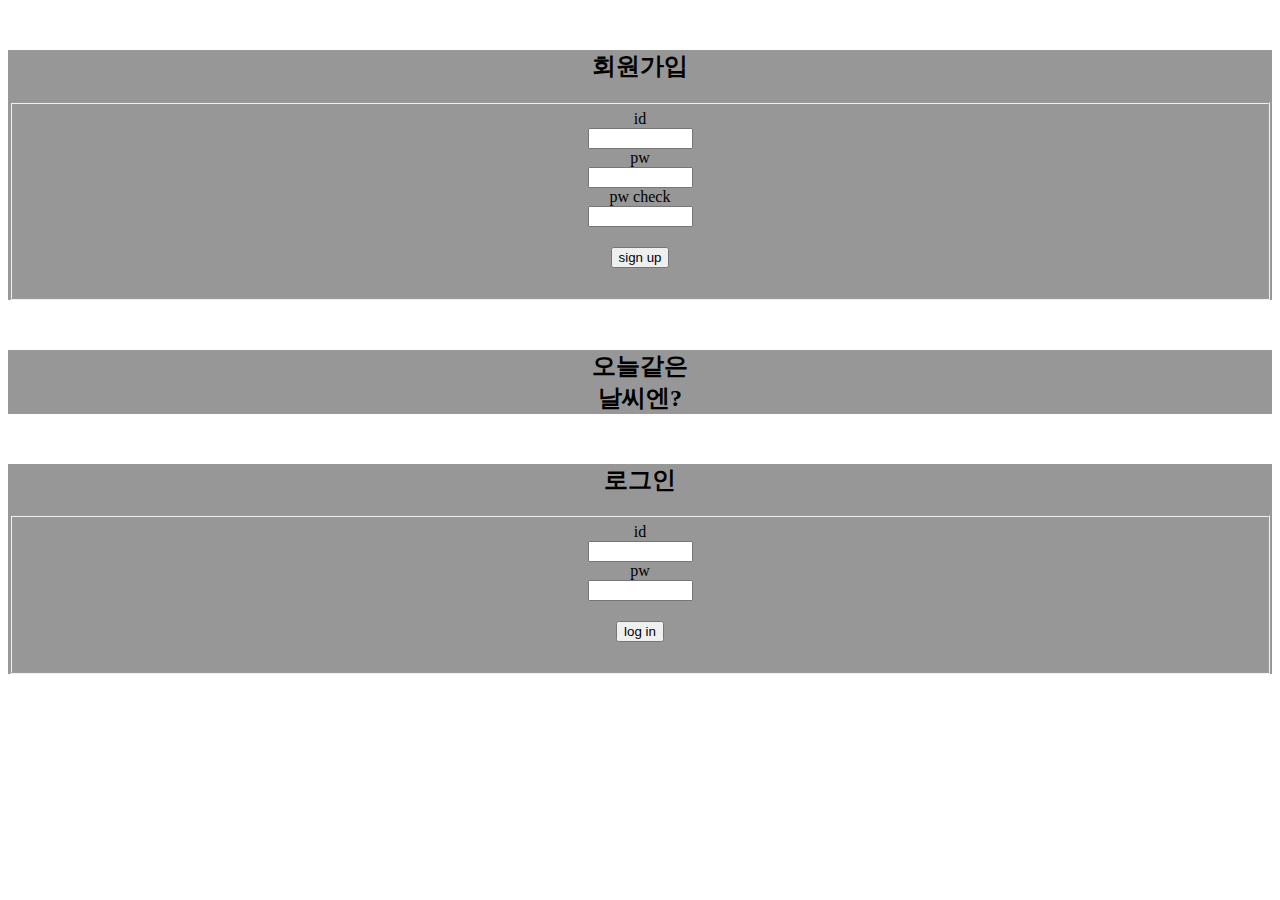
==== templates/login.html @ 286c07d1 "팀원 mini-project 취합 파일" ====
<!DOCTYPE html>
<html lang="en">

<head>
  <meta charset="UTF-8">
  <meta http-equiv="X-UA-Compatible" content="IE=edge">
  <meta name="viewport" content="width=device-width, initial-scale=1.0">
  <title>로그인창(부트스트랩 이용)</title>
  <link href="https://cdn.jsdelivr.net/npm/bootstrap@5.2.3/dist/css/bootstrap.min.css" rel="stylesheet"
    integrity="sha384-rbsA2VBKQhggwzxH7pPCaAqO46MgnOM80zW1RWuH61DGLwZJEdK2Kadq2F9CUG65" crossorigin="anonymous">
<link rel="stylesheet" href="">
  <style>
    .col-lg-4 {
      text-align: center;
      background-color: rgba(115, 115, 115, 0.74);
      margin: 50px auto;
    }
    h2 {
      margin-top: 20px;
    }
    .btn-secondary {
      margin: 20px auto;
    }
  </style>  
  </head>

<body>
  <div class="row">

    <div class="col-lg-4">
      <h2>회원가입</h2>
      <form>
        <fieldset>
          <label>id <br> <input type="text" id="user_id" size="10"></label> <br>
          <label>pw <br> <input type="password" id="user_pw" size="10"></label> <br>
          <label>pw check <br> <input type="text" id="user_pw_check" size="10"></label> <br>
          <button type="button" class="btn btn-secondary">sign up</button>
        </fieldset>
      </form>
    </div>

    <div class="col-lg-4">
      <h2>오늘같은<br>날씨엔?</h2>
    </div>

    <div class="col-lg-4">
      <h2>로그인</h2>
      <form>
        <fieldset>
          <label>id <br> <input type="text" id="user_id" size="10"></label> <br>
          <label>pw <br> <input type="password" id="user_pw" size="10"></label> <br>
          <button type="button" class="btn btn-secondary">log in</button>
        </fieldset>
      </form>
    </div>

  </div>




  <script src="https://cdn.jsdelivr.net/npm/bootstrap@5.2.3/dist/js/bootstrap.bundle.min.js"
    integrity="sha384-kenU1KFdBIe4zVF0s0G1M5b4hcpxyD9F7jL+jjXkk+Q2h455rYXK/7HAuoJl+0I4"
    crossorigin="anonymous"></script>
</body>

</html>
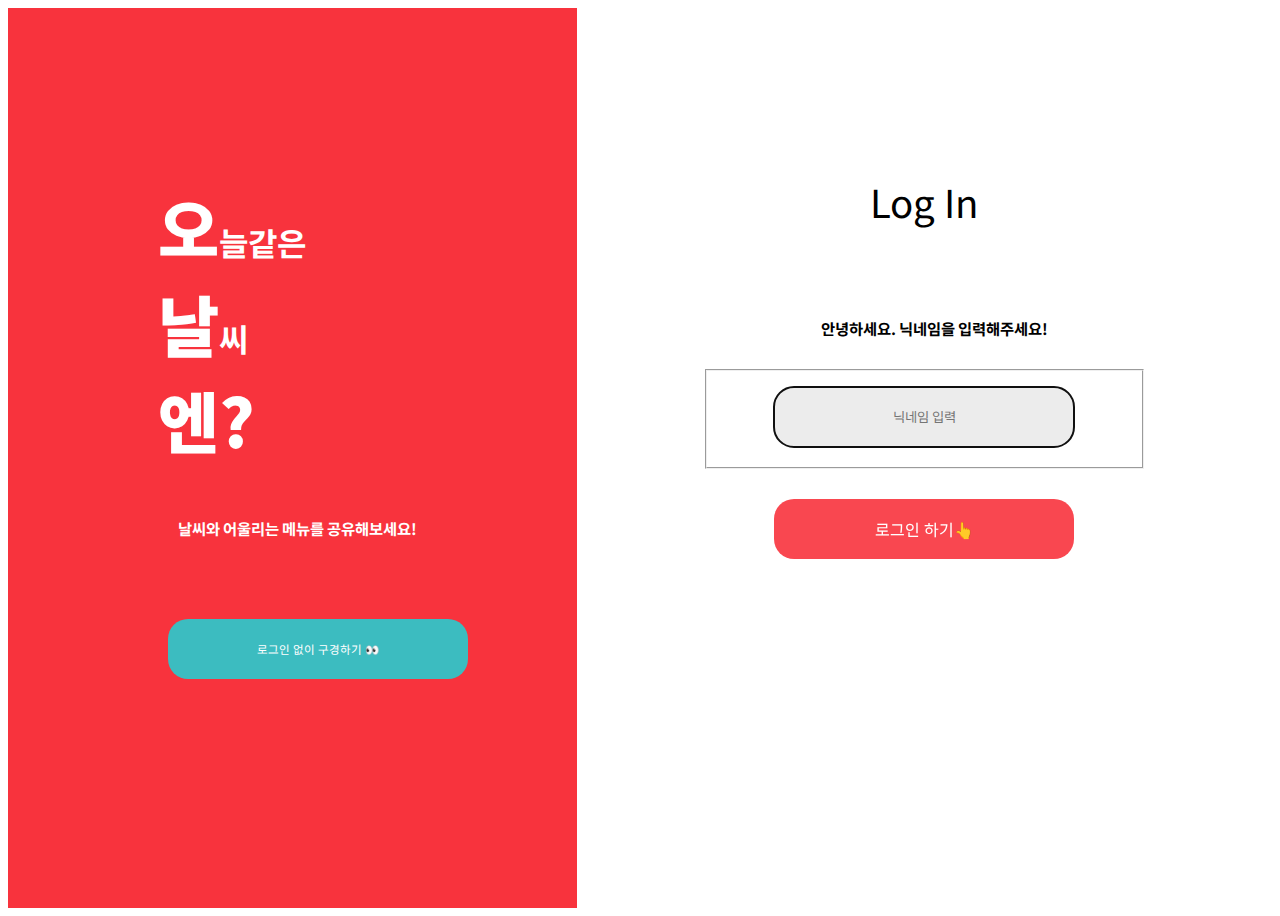
==== commit 429308b1: "최종본.." ====
--- a/templates/login.html
+++ b/templates/login.html
@@ -1,67 +1,47 @@
-<!DOCTYPE html>
-<html lang="en">
-
-<head>
-  <meta charset="UTF-8">
-  <meta http-equiv="X-UA-Compatible" content="IE=edge">
-  <meta name="viewport" content="width=device-width, initial-scale=1.0">
-  <title>로그인창(부트스트랩 이용)</title>
-  <link href="https://cdn.jsdelivr.net/npm/bootstrap@5.2.3/dist/css/bootstrap.min.css" rel="stylesheet"
-    integrity="sha384-rbsA2VBKQhggwzxH7pPCaAqO46MgnOM80zW1RWuH61DGLwZJEdK2Kadq2F9CUG65" crossorigin="anonymous">
-<link rel="stylesheet" href="">
-  <style>
-    .col-lg-4 {
-      text-align: center;
-      background-color: rgba(115, 115, 115, 0.74);
-      margin: 50px auto;
-    }
-    h2 {
-      margin-top: 20px;
-    }
-    .btn-secondary {
-      margin: 20px auto;
-    }
-  </style>  
-  </head>
-
-<body>
-  <div class="row">
-
-    <div class="col-lg-4">
-      <h2>회원가입</h2>
-      <form>
-        <fieldset>
-          <label>id <br> <input type="text" id="user_id" size="10"></label> <br>
-          <label>pw <br> <input type="password" id="user_pw" size="10"></label> <br>
-          <label>pw check <br> <input type="text" id="user_pw_check" size="10"></label> <br>
-          <button type="button" class="btn btn-secondary">sign up</button>
-        </fieldset>
-      </form>
-    </div>
-
-    <div class="col-lg-4">
-      <h2>오늘같은<br>날씨엔?</h2>
-    </div>
-
-    <div class="col-lg-4">
-      <h2>로그인</h2>
-      <form>
-        <fieldset>
-          <label>id <br> <input type="text" id="user_id" size="10"></label> <br>
-          <label>pw <br> <input type="password" id="user_pw" size="10"></label> <br>
-          <button type="button" class="btn btn-secondary">log in</button>
-        </fieldset>
-      </form>
-    </div>
-
-  </div>
-
-
-
-
-  <script src="https://cdn.jsdelivr.net/npm/bootstrap@5.2.3/dist/js/bootstrap.bundle.min.js"
-    integrity="sha384-kenU1KFdBIe4zVF0s0G1M5b4hcpxyD9F7jL+jjXkk+Q2h455rYXK/7HAuoJl+0I4"
-    crossorigin="anonymous"></script>
-</body>
-
-</html>+<!DOCTYPE html>
+<html lang="en">
+  <head>
+    <meta charset="UTF-8" />
+    <meta http-equiv="X-UA-Compatible" content="IE=edge" />
+    <meta name="viewport" content="width=device-width, initial-scale=1.0" />
+    <title>오날엔 login</title>
+    <script src="https://ajax.googleapis.com/ajax/libs/jquery/3.5.1/jquery.min.js"></script>
+    <link
+      href="https://cdn.jsdelivr.net/npm/bootstrap@5.2.3/dist/css/bootstrap.min.css"
+      rel="stylesheet"
+      integrity="sha384-rbsA2VBKQhggwzxH7pPCaAqO46MgnOM80zW1RWuH61DGLwZJEdK2Kadq2F9CUG65"
+      crossorigin="anonymous" />
+    <link rel="stylesheet" href="../static/css/login.css" />
+  </head>
+  <body>
+    <div class="login-wrap">
+      <!-- 왼쪽 화면 -->
+      <div class="aside-box">
+        <div class="text-box">
+          <h1 style="color: white"><b>오</b>늘같은<br /><b>날</b>씨<br /><b>엔?</b></h1>
+
+          <h6 style="color: white">날씨와 어울리는 메뉴를 공유해보세요!</h6>
+
+          <button type="button" class="btn no-login" value="로그인 없이 구경하기👀">
+            <a href="/">로그인 없이 구경하기 👀</a>
+          </button>
+        </div>
+      </div>
+      <!-- 오른쪽 화면 -->
+      <div class="main-box">
+        <p class="login-title">Log In</p>
+        <h6>안녕하세요. 닉네임을 입력해주세요!</h6>
+        <form id="login-form">
+          <fieldset>
+            <label><input class="id-input" type="text" id="user_id" placeholder="닉네임 입력" autofocus /></label>
+          </fieldset>
+        </form>
+        <a class="btn login" href="/">
+          <p>로그인 하기👆</p>
+        </a>
+      </div>
+    </div>
+    <script src="../static/js/script.js"></script>
+    <script src="../static/js/login.js"></script>
+  </body>
+</html>
--- a/static/css/login.css
+++ b/static/css/login.css
@@ -0,0 +1,97 @@
+@import url(./reset.css);
+
+/* 전체 */
+.login-wrap {
+  width: 100%;
+  height: 100vh;
+  display: flex;
+}
+
+.aside-box {
+  width: 45%;
+  background-color: var(--main);
+}
+
+.text-box {
+  padding: 150px 150px;
+}
+
+h1 {
+  font-size: 2.5vw;
+  
+}
+h1 > b {
+  font-size: 5.2vw;
+}
+
+h6 {
+  font-size: 1.2vw;
+  margin-top: 50px;
+  padding-left: 20px;
+  margin-bottom: 30px;
+}
+.no-login {
+  margin-left: 10px;
+  margin-top: 50px;
+  border: none;
+  padding: auto;
+  background-color: var(--rainy);
+  border-radius: 20px;
+  width: 300px;
+  height: 60px;
+  font-size: 0.9vw;
+}
+.no-login a {
+  margin: auto;
+  color: #fff;
+}
+.no-login:hover {
+  background-color: #fff;
+  color: var(--black);
+}
+.no-login:hover a {
+  color: var(--black);
+}
+.main-box {
+  width: 60%;
+  display: flex;
+  flex-direction: column;
+  padding: 10%;
+  text-align: center;
+}
+.login-title {
+  font-size: 3vw;
+}
+.login,
+.id-input {
+  border-radius: 20px;
+  width: 300px;
+  height: 60px;
+}
+.login {
+  border: none;
+  color: #fff;
+  margin: 30px auto;
+  background-color: rgba(248, 51, 61, 0.9);
+  display: flex;
+  justify-content: center;
+  align-items: center;
+}
+.login:hover{
+  background: var(--black);
+  color: #fff;
+}
+.login p {
+  margin: 0;
+}
+.id-input {
+  border: none;
+  padding: 10px 20px;
+  background-color: rgba(217, 217, 217, 0.5);
+  margin: 10px;
+  text-align: left;
+}
+.id-input::placeholder {
+  text-align: center;
+}
+/* 
